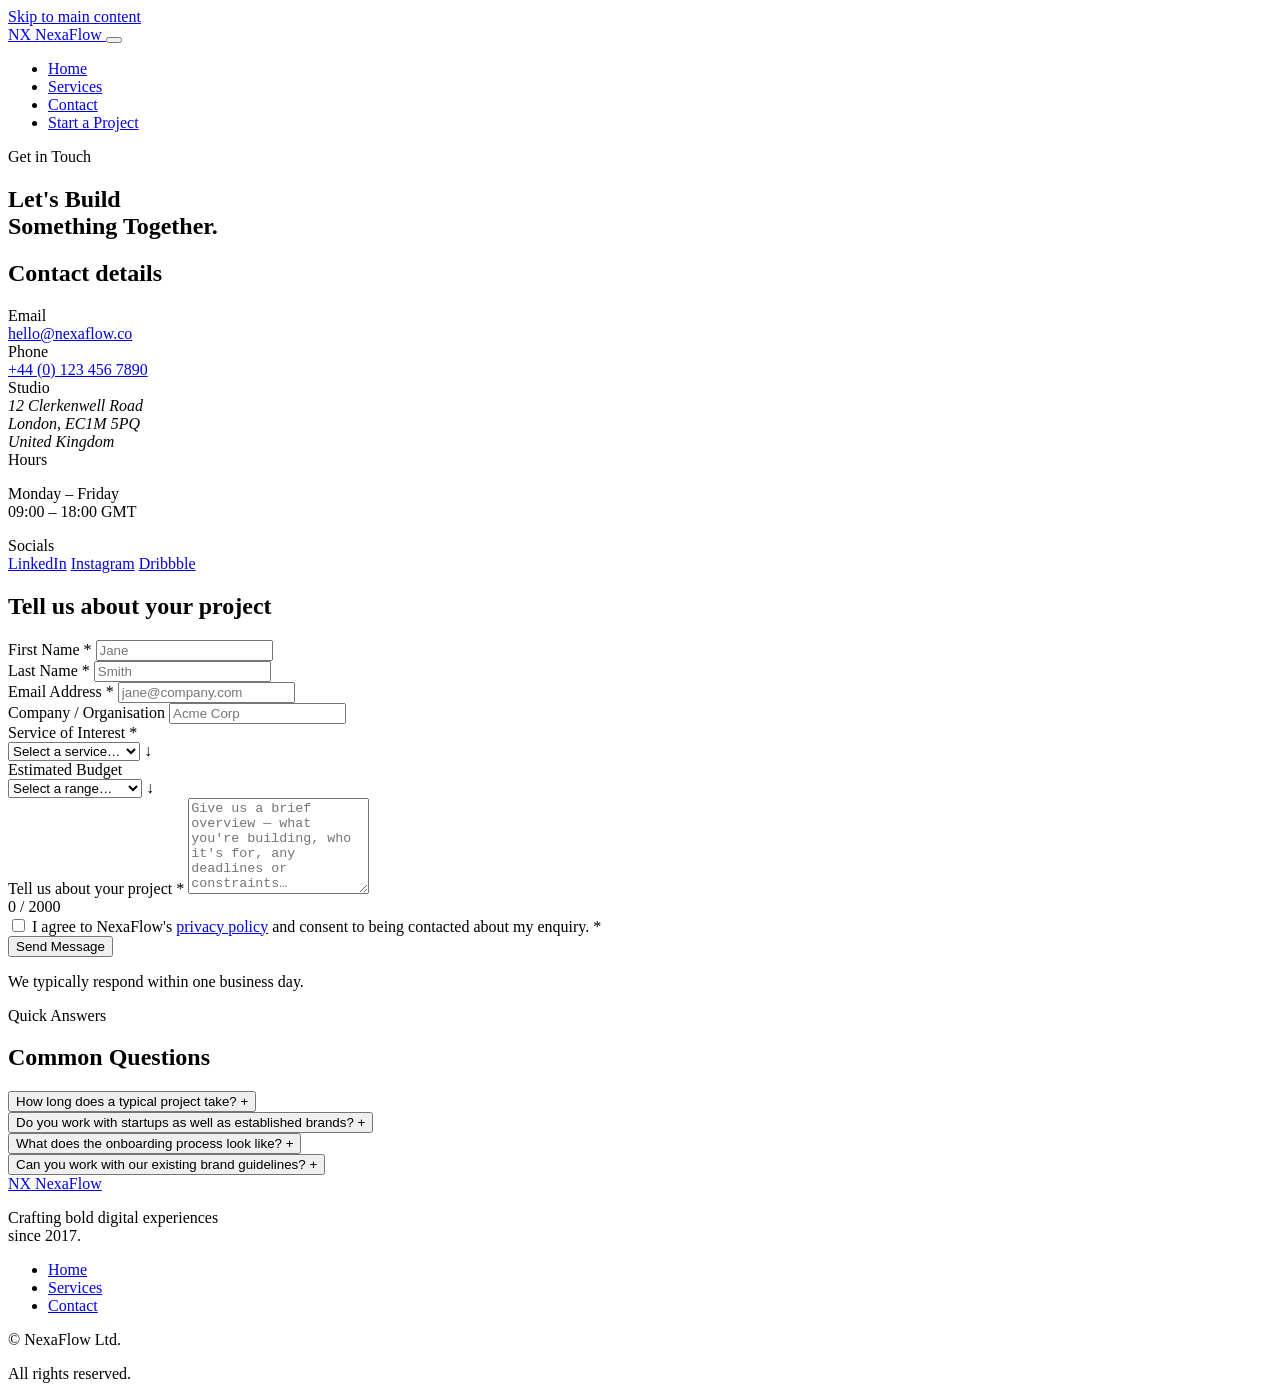
==== contact.html @ 6fecbb99 "Add files via upload" ====
<!DOCTYPE html>
<html lang="en">
<head>
  <meta charset="UTF-8" />
  <meta name="viewport" content="width=device-width, initial-scale=1.0" />
  <meta name="description" content="Get in touch with NexaFlow — tell us about your project." />
  <title>Contact — NexaFlow</title>
  <link rel="stylesheet" href="css/global.css" />
  <link rel="stylesheet" href="css/contact.css" />
  <link rel="preconnect" href="https://fonts.googleapis.com">
  <link rel="preconnect" href="https://fonts.gstatic.com" crossorigin>
  <link href="https://fonts.googleapis.com/css2?family=Bebas+Neue&family=DM+Serif+Display:ital@0;1&family=IBM+Plex+Mono:wght@400;500&family=Manrope:wght@300;400;500;600&display=swap" rel="stylesheet">
</head>
<body>

  <a href="#main-content" class="skip-link">Skip to main content</a>

  <header class="site-header" id="site-header">
    <nav class="nav container" aria-label="Main navigation">
      <a href="index.html" class="nav__logo" aria-label="NexaFlow home">
        <span class="logo-mark">NX</span>
        <span class="logo-text">NexaFlow</span>
      </a>
      <button class="nav__toggle" id="navToggle" aria-expanded="false" aria-controls="navMenu" aria-label="Toggle navigation menu">
        <span class="hamburger"></span>
        <span class="hamburger"></span>
        <span class="hamburger"></span>
      </button>
      <ul class="nav__menu" id="navMenu" role="list">
        <li><a href="index.html" class="nav__link">Home</a></li>
        <li><a href="services.html" class="nav__link">Services</a></li>
        <li><a href="contact.html" class="nav__link active" aria-current="page">Contact</a></li>
        <li><a href="contact.html" class="nav__cta btn btn--outline">Start a Project</a></li>
      </ul>
    </nav>
  </header>

  <main id="main-content">

    <!-- ===== PAGE HERO ===== -->
    <section class="page-hero section" aria-labelledby="contact-hero-heading">
      <div class="hero__noise" aria-hidden="true"></div>
      <div class="container page-hero__inner">
        <div class="mono page-hero__label">Get in Touch</div>
        <h1 class="page-hero__heading" id="contact-hero-heading">
          <span class="reveal-up" style="--delay:0.1s">Let's Build</span><br>
          <span class="reveal-up italic" style="--delay:0.25s">Something Together.</span>
        </h1>
      </div>
    </section>

    <!-- ===== CONTACT LAYOUT ===== -->
    <section class="contact-section section" aria-labelledby="contact-form-heading">
      <div class="container contact-layout">

        <!-- SIDEBAR INFO -->
        <aside class="contact-info" aria-label="Contact information">
          <h2 class="sr-only" id="contact-info-heading">Contact details</h2>

          <div class="info-block">
            <div class="mono info-block__label">Email</div>
            <a href="mailto:hello@nexaflow.co" class="info-block__value">hello@nexaflow.co</a>
          </div>

          <div class="info-block">
            <div class="mono info-block__label">Phone</div>
            <a href="tel:+441234567890" class="info-block__value">+44 (0) 123 456 7890</a>
          </div>

          <div class="info-block">
            <div class="mono info-block__label">Studio</div>
            <address class="info-block__value">
              12 Clerkenwell Road<br>
              London, EC1M 5PQ<br>
              United Kingdom
            </address>
          </div>

          <div class="info-block">
            <div class="mono info-block__label">Hours</div>
            <p class="info-block__value">Monday – Friday<br>09:00 – 18:00 GMT</p>
          </div>

          <div class="info-block">
            <div class="mono info-block__label">Socials</div>
            <div class="social-links">
              <a href="#" class="social-link" aria-label="NexaFlow on LinkedIn" rel="noopener noreferrer">LinkedIn</a>
              <a href="#" class="social-link" aria-label="NexaFlow on Instagram" rel="noopener noreferrer">Instagram</a>
              <a href="#" class="social-link" aria-label="NexaFlow on Dribbble" rel="noopener noreferrer">Dribbble</a>
            </div>
          </div>

          <!-- Saved drafts notice -->
          <div class="draft-notice" id="draftNotice" hidden aria-live="polite">
            <span class="mono">✓</span> Your draft has been saved.
          </div>
        </aside>

        <!-- FORM -->
        <div class="contact-form-wrap">
          <h2 class="contact-form-wrap__heading" id="contact-form-heading">Tell us about your project</h2>

          <!-- Success message (hidden by default) -->
          <div class="form-success" id="formSuccess" role="alert" aria-live="polite" hidden>
            <div class="form-success__icon" aria-hidden="true">✓</div>
            <h3>Message sent!</h3>
            <p>Thank you for reaching out. We'll get back to you within one business day.</p>
            <button class="btn btn--outline" id="sendAnother">Send another message</button>
          </div>

          <form class="contact-form" id="contactForm" novalidate aria-label="Project enquiry form">
            <div class="form-row">
              <div class="form-group">
                <label for="firstName">First Name <span class="required" aria-label="required">*</span></label>
                <input
                  type="text"
                  id="firstName"
                  name="firstName"
                  autocomplete="given-name"
                  required
                  aria-required="true"
                  aria-describedby="firstName-error"
                  placeholder="Jane"
                />
                <span class="form-error" id="firstName-error" role="alert" aria-live="polite"></span>
              </div>
              <div class="form-group">
                <label for="lastName">Last Name <span class="required" aria-label="required">*</span></label>
                <input
                  type="text"
                  id="lastName"
                  name="lastName"
                  autocomplete="family-name"
                  required
                  aria-required="true"
                  aria-describedby="lastName-error"
                  placeholder="Smith"
                />
                <span class="form-error" id="lastName-error" role="alert" aria-live="polite"></span>
              </div>
            </div>

            <div class="form-group">
              <label for="email">Email Address <span class="required" aria-label="required">*</span></label>
              <input
                type="email"
                id="email"
                name="email"
                autocomplete="email"
                required
                aria-required="true"
                aria-describedby="email-error"
                placeholder="jane@company.com"
              />
              <span class="form-error" id="email-error" role="alert" aria-live="polite"></span>
            </div>

            <div class="form-group">
              <label for="company">Company / Organisation</label>
              <input
                type="text"
                id="company"
                name="company"
                autocomplete="organization"
                placeholder="Acme Corp"
              />
            </div>

            <div class="form-group">
              <label for="service">Service of Interest <span class="required" aria-label="required">*</span></label>
              <div class="select-wrap">
                <select
                  id="service"
                  name="service"
                  required
                  aria-required="true"
                  aria-describedby="service-error"
                >
                  <option value="" disabled selected>Select a service…</option>
                  <option value="brand-identity">Brand Identity</option>
                  <option value="ux-web-design">UX & Web Design</option>
                  <option value="motion-design">Motion Design</option>
                  <option value="web-development">Web Development</option>
                  <option value="digital-products">Digital Products</option>
                  <option value="digital-strategy">Digital Strategy</option>
                  <option value="not-sure">Not sure yet</option>
                </select>
                <span class="select-arrow" aria-hidden="true">↓</span>
              </div>
              <span class="form-error" id="service-error" role="alert" aria-live="polite"></span>
            </div>

            <div class="form-group">
              <label for="budget">Estimated Budget</label>
              <div class="select-wrap">
                <select id="budget" name="budget">
                  <option value="" disabled selected>Select a range…</option>
                  <option value="under-5k">Under £5,000</option>
                  <option value="5k-15k">£5,000 – £15,000</option>
                  <option value="15k-30k">£15,000 – £30,000</option>
                  <option value="30k-plus">£30,000+</option>
                  <option value="unknown">Unsure</option>
                </select>
                <span class="select-arrow" aria-hidden="true">↓</span>
              </div>
            </div>

            <div class="form-group">
              <label for="message">Tell us about your project <span class="required" aria-label="required">*</span></label>
              <textarea
                id="message"
                name="message"
                rows="6"
                required
                aria-required="true"
                aria-describedby="message-error message-count"
                placeholder="Give us a brief overview — what you're building, who it's for, any deadlines or constraints…"
                maxlength="2000"
              ></textarea>
              <div class="textarea-footer">
                <span class="form-error" id="message-error" role="alert" aria-live="polite"></span>
                <span class="char-count mono" id="message-count" aria-live="polite">0 / 2000</span>
              </div>
            </div>

            <div class="form-group form-group--checkbox">
              <label class="checkbox-label">
                <input
                  type="checkbox"
                  id="consent"
                  name="consent"
                  required
                  aria-required="true"
                  aria-describedby="consent-error"
                />
                <span class="checkbox-custom" aria-hidden="true"></span>
                <span class="checkbox-text">
                  I agree to NexaFlow's <a href="#" class="inline-link">privacy policy</a> and consent to being contacted about my enquiry. <span class="required" aria-label="required">*</span>
                </span>
              </label>
              <span class="form-error" id="consent-error" role="alert" aria-live="polite"></span>
            </div>

            <div class="form-actions">
              <button type="submit" class="btn btn--primary btn--lg btn--submit" id="submitBtn">
                <span class="btn-text">Send Message</span>
                <span class="btn-loader" aria-hidden="true"></span>
              </button>
              <p class="form-note mono">We typically respond within one business day.</p>
            </div>
          </form>
        </div>
      </div>
    </section>

    <!-- ===== FAQ ===== -->
    <section class="faq section" aria-labelledby="faq-heading">
      <div class="container">
        <div class="section-header">
          <div class="mono section-tag">Quick Answers</div>
          <h2 id="faq-heading">Common Questions</h2>
        </div>
        <div class="faq__list" id="faqList">
          <div class="faq-item">
            <button class="faq-item__q" aria-expanded="false" aria-controls="faq-1">
              How long does a typical project take?
              <span class="faq-icon" aria-hidden="true">+</span>
            </button>
            <div class="faq-item__a" id="faq-1" hidden>
              <p>Timelines vary by scope. A brand identity engagement typically takes 4–6 weeks; a full website with UX research is usually 8–12 weeks. We'll give you a firm estimate after our initial discovery call.</p>
            </div>
          </div>
          <div class="faq-item">
            <button class="faq-item__q" aria-expanded="false" aria-controls="faq-2">
              Do you work with startups as well as established brands?
              <span class="faq-icon" aria-hidden="true">+</span>
            </button>
            <div class="faq-item__a" id="faq-2" hidden>
              <p>Absolutely. About 40% of our clients are early-stage companies building their brand from scratch. We tailor our process and pricing to match your stage of growth.</p>
            </div>
          </div>
          <div class="faq-item">
            <button class="faq-item__q" aria-expanded="false" aria-controls="faq-3">
              What does the onboarding process look like?
              <span class="faq-icon" aria-hidden="true">+</span>
            </button>
            <div class="faq-item__a" id="faq-3" hidden>
              <p>After your enquiry, we'll arrange a 30-minute discovery call to understand your needs. From there we'll prepare a tailored proposal with scope, timeline, and investment. If that fits, we kick off with a full discovery workshop.</p>
            </div>
          </div>
          <div class="faq-item">
            <button class="faq-item__q" aria-expanded="false" aria-controls="faq-4">
              Can you work with our existing brand guidelines?
              <span class="faq-icon" aria-hidden="true">+</span>
            </button>
            <div class="faq-item__a" id="faq-4" hidden>
              <p>Yes — we regularly join projects mid-flight. We'll begin with a brand audit to understand the existing system before making any recommendations.</p>
            </div>
          </div>
        </div>
      </div>
    </section>

  </main>

  <footer class="site-footer" role="contentinfo">
    <div class="container footer__inner">
      <div class="footer__brand">
        <a href="index.html" class="nav__logo" aria-label="NexaFlow home">
          <span class="logo-mark">NX</span>
          <span class="logo-text">NexaFlow</span>
        </a>
        <p>Crafting bold digital experiences<br>since 2017.</p>
      </div>
      <nav class="footer__nav" aria-label="Footer navigation">
        <ul role="list">
          <li><a href="index.html">Home</a></li>
          <li><a href="services.html">Services</a></li>
          <li><a href="contact.html">Contact</a></li>
        </ul>
      </nav>
      <div class="footer__meta mono">
        <p>© <span id="footerYear"></span> NexaFlow Ltd.</p>
        <p>All rights reserved.</p>
      </div>
    </div>
  </footer>

  <script type="module" src="js/nav.js"></script>
  <script type="module" src="js/contact.js"></script>
  <script type="module" src="js/utils.js"></script>
</body>
</html>
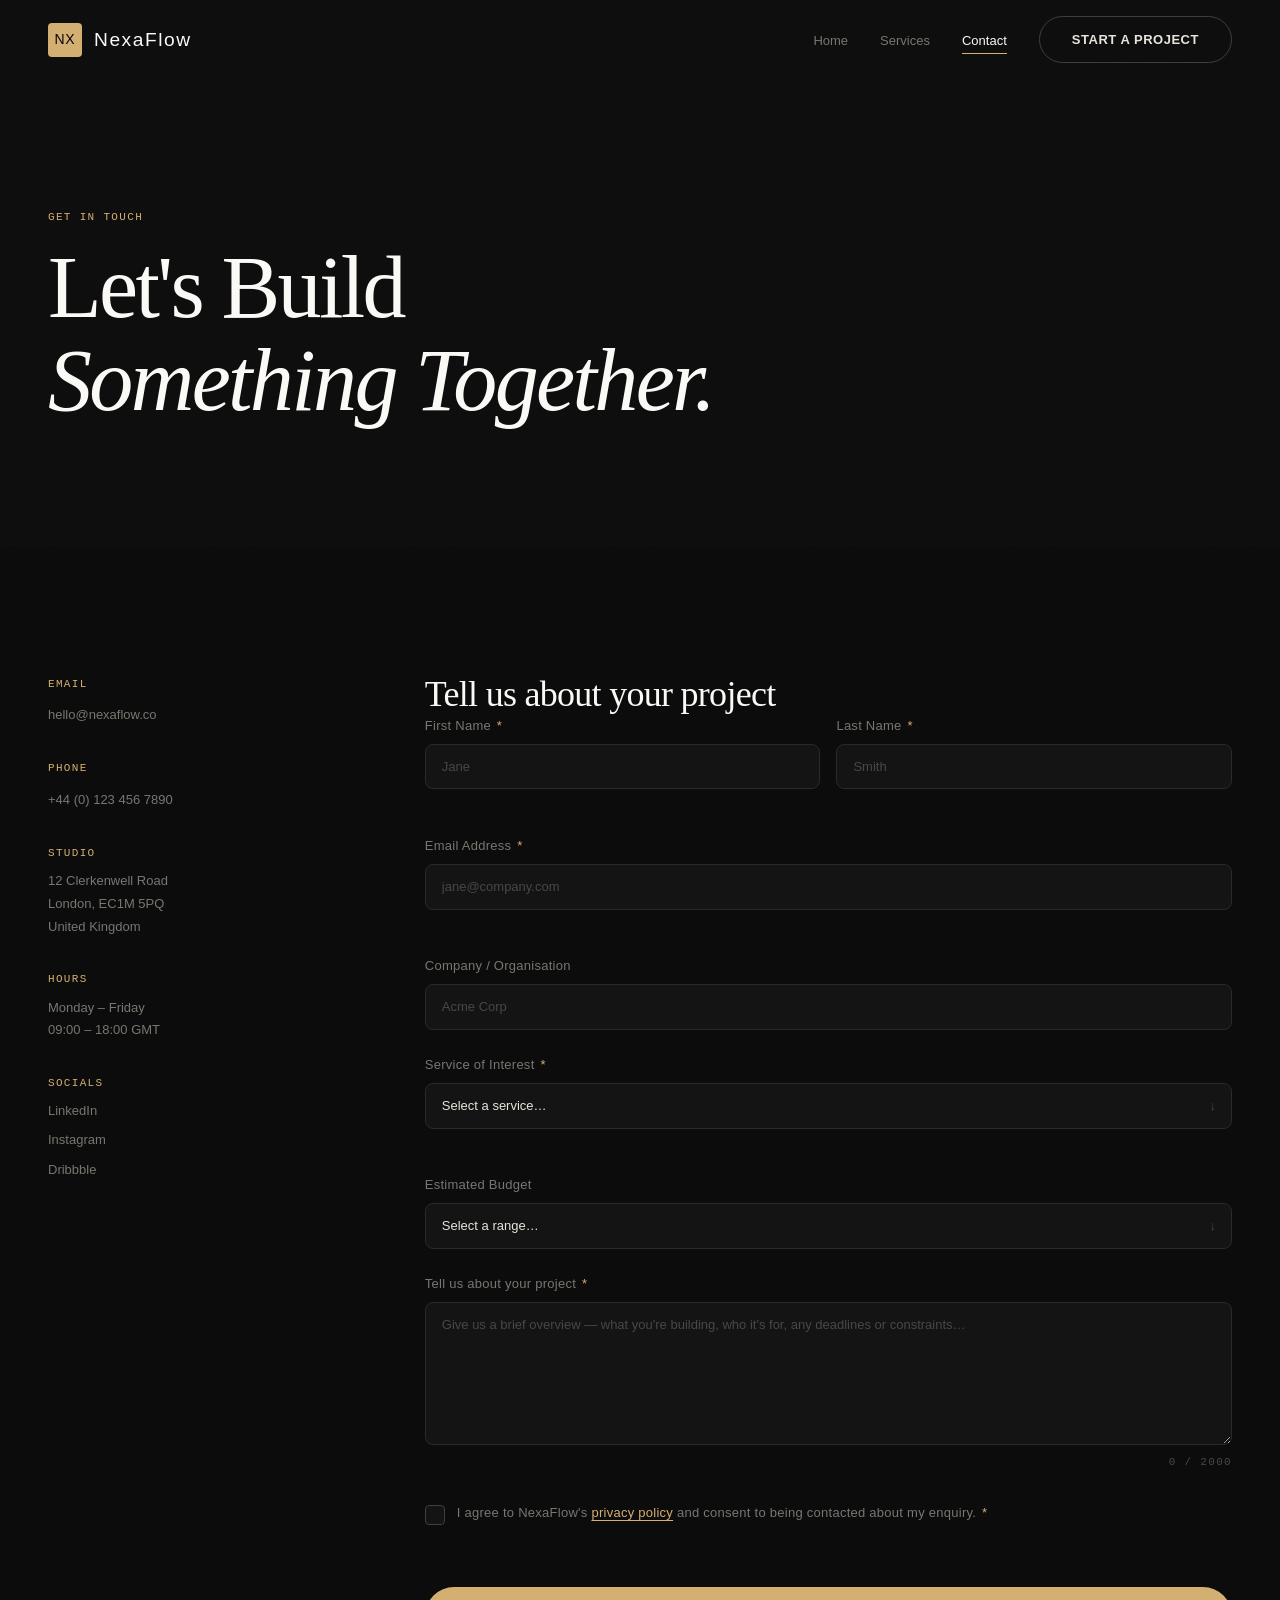
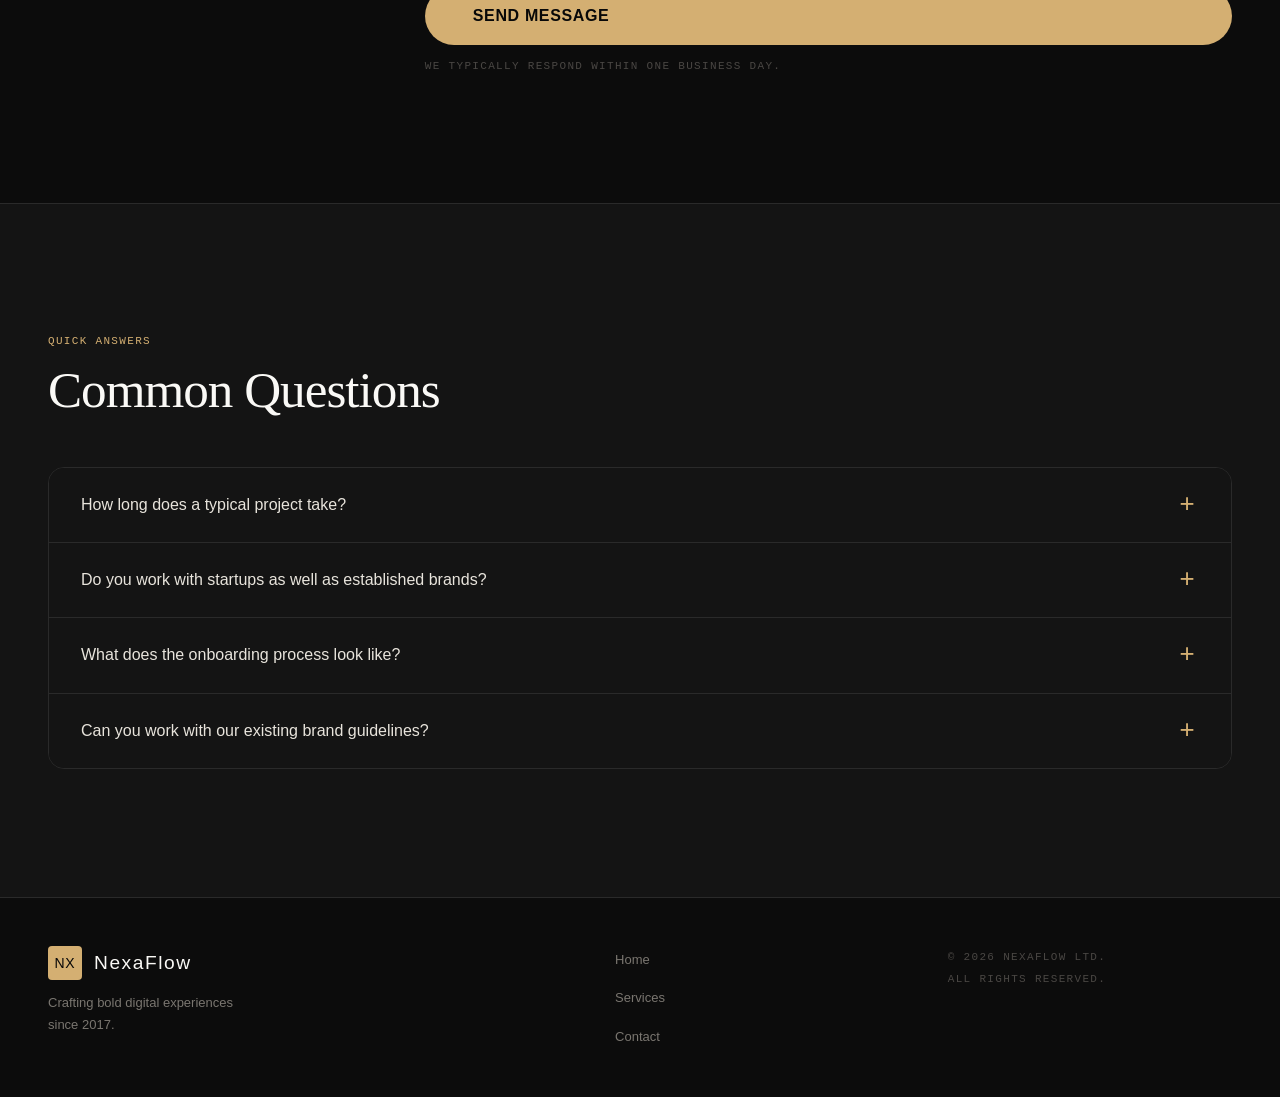
==== commit 33303f52: "Add files via upload" ====
--- a/contact.html
+++ b/contact.html
@@ -5,15 +5,1005 @@
   <meta name="viewport" content="width=device-width, initial-scale=1.0" />
   <meta name="description" content="Get in touch with NexaFlow — tell us about your project." />
   <title>Contact — NexaFlow</title>
-  <link rel="stylesheet" href="css/global.css" />
-  <link rel="stylesheet" href="css/contact.css" />
   <link rel="preconnect" href="https://fonts.googleapis.com">
   <link rel="preconnect" href="https://fonts.gstatic.com" crossorigin>
   <link href="https://fonts.googleapis.com/css2?family=Bebas+Neue&family=DM+Serif+Display:ital@0;1&family=IBM+Plex+Mono:wght@400;500&family=Manrope:wght@300;400;500;600&display=swap" rel="stylesheet">
+  <style>
+/* ============================================================
+   NEXAFLOW — global.css
+   Design tokens, reset, typography, layout utilities,
+   navigation, footer, buttons, shared components
+   ============================================================ */
+
+/* ── 1. DESIGN TOKENS ───────────────────────────────────── */
+:root {
+  /* Palette */
+  --clr-bg:          #0c0c0c;
+  --clr-bg-2:        #141414;
+  --clr-bg-3:        #1c1c1c;
+  --clr-surface:     #1e1e1e;
+  --clr-border:      #2a2a2a;
+  --clr-border-hi:   #3f3f3f;
+
+  --clr-text:        #e8e4dc;
+  --clr-text-muted:  #7a7670;
+  --clr-text-dim:    #4a4744;
+
+  --clr-accent:      #d4af72;       /* warm gold */
+  --clr-accent-dim:  rgba(212,175,114,0.15);
+  --clr-accent-2:    #e8d5a3;
+
+  --clr-white:       #faf9f6;
+  --clr-black:       #080808;
+
+  /* Typography */
+  --ff-display:  'Bebas Neue', 'Impact', sans-serif;
+  --ff-serif:    'DM Serif Display', Georgia, serif;
+  --ff-body:     'Manrope', 'Helvetica Neue', Arial, sans-serif;
+  --ff-mono:     'IBM Plex Mono', 'Courier New', monospace;
+
+  /* Type scale */
+  --fs-xs:   0.6875rem;   /* 11px */
+  --fs-sm:   0.8125rem;   /* 13px */
+  --fs-base: 1rem;        /* 16px */
+  --fs-md:   1.125rem;    /* 18px */
+  --fs-lg:   1.3125rem;   /* 21px */
+  --fs-xl:   1.625rem;    /* 26px */
+  --fs-2xl:  2.25rem;     /* 36px */
+  --fs-3xl:  3.5rem;      /* 56px */
+  --fs-4xl:  5.5rem;      /* 88px */
+  --fs-5xl:  8rem;        /* 128px */
+
+  /* Spacing */
+  --sp-1:  0.25rem;
+  --sp-2:  0.5rem;
+  --sp-3:  0.75rem;
+  --sp-4:  1rem;
+  --sp-6:  1.5rem;
+  --sp-8:  2rem;
+  --sp-12: 3rem;
+  --sp-16: 4rem;
+  --sp-20: 5rem;
+  --sp-24: 6rem;
+  --sp-32: 8rem;
+
+  /* Layout */
+  --max-w:      1280px;
+  --gutter:     clamp(1.25rem, 5vw, 3rem);
+
+  /* Motion */
+  --ease-out:   cubic-bezier(0.16, 1, 0.3, 1);
+  --ease-in:    cubic-bezier(0.7, 0, 0.84, 0);
+  --dur-fast:   150ms;
+  --dur-med:    300ms;
+  --dur-slow:   600ms;
+
+  /* Radius */
+  --r-sm:  4px;
+  --r-md:  8px;
+  --r-lg:  16px;
+  --r-xl:  24px;
+  --r-full: 9999px;
+}
+
+/* ── 2. RESET ────────────────────────────────────────────── */
+*,
+*::before,
+*::after { box-sizing: border-box; margin: 0; padding: 0; }
+
+html {
+  scroll-behavior: smooth;
+  -webkit-text-size-adjust: 100%;
+}
+
+body {
+  background-color: var(--clr-bg);
+  color: var(--clr-text);
+  font-family: var(--ff-body);
+  font-size: var(--fs-base);
+  font-weight: 400;
+  line-height: 1.65;
+  -webkit-font-smoothing: antialiased;
+  -moz-osx-font-smoothing: grayscale;
+  overflow-x: hidden;
+}
+
+img, svg { display: block; max-width: 100%; }
+a { color: inherit; text-decoration: none; }
+button { font: inherit; cursor: pointer; border: none; background: none; }
+ul, ol { list-style: none; }
+address { font-style: normal; }
+input, select, textarea { font: inherit; }
+
+/* ── 3. ACCESSIBILITY ────────────────────────────────────── */
+.skip-link {
+  position: absolute;
+  top: -100%;
+  left: var(--sp-4);
+  background: var(--clr-accent);
+  color: var(--clr-black);
+  padding: var(--sp-2) var(--sp-6);
+  border-radius: var(--r-md);
+  font-weight: 600;
+  font-size: var(--fs-sm);
+  z-index: 9999;
+  transition: top var(--dur-fast);
+}
+.skip-link:focus { top: var(--sp-4); }
+
+.sr-only {
+  position: absolute;
+  width: 1px; height: 1px;
+  padding: 0; margin: -1px;
+  overflow: hidden;
+  clip: rect(0,0,0,0);
+  white-space: nowrap;
+  border: 0;
+}
+
+:focus-visible {
+  outline: 2px solid var(--clr-accent);
+  outline-offset: 3px;
+  border-radius: var(--r-sm);
+}
+
+/* Reduced motion */
+@media (prefers-reduced-motion: reduce) {
+  *, *::before, *::after {
+    animation-duration: 0.01ms !important;
+    animation-iteration-count: 1 !important;
+    transition-duration: 0.01ms !important;
+    scroll-behavior: auto !important;
+  }
+}
+
+/* ── 4. TYPOGRAPHY ───────────────────────────────────────── */
+h1, h2, h3, h4, h5 {
+  font-family: var(--ff-serif);
+  font-weight: 400;
+  line-height: 1.1;
+  letter-spacing: -0.02em;
+  color: var(--clr-white);
+}
+
+.mono {
+  font-family: var(--ff-mono);
+  font-size: var(--fs-xs);
+  letter-spacing: 0.12em;
+  text-transform: uppercase;
+  color: var(--clr-text-muted);
+}
+
+.italic { font-style: italic; }
+
+p { max-width: 62ch; }
+
+/* ── 5. LAYOUT ───────────────────────────────────────────── */
+.container {
+  width: 100%;
+  max-width: var(--max-w);
+  margin-inline: auto;
+  padding-inline: var(--gutter);
+}
+
+.section {
+  padding-block: clamp(var(--sp-16), 10vw, var(--sp-32));
+}
+
+/* ── 6. BUTTONS ──────────────────────────────────────────── */
+.btn {
+  display: inline-flex;
+  align-items: center;
+  gap: var(--sp-2);
+  padding: var(--sp-3) var(--sp-8);
+  border-radius: var(--r-full);
+  font-family: var(--ff-body);
+  font-size: var(--fs-sm);
+  font-weight: 600;
+  letter-spacing: 0.04em;
+  text-transform: uppercase;
+  transition: all var(--dur-med) var(--ease-out);
+  white-space: nowrap;
+  position: relative;
+  overflow: hidden;
+}
+
+.btn::after {
+  content: '';
+  position: absolute;
+  inset: 0;
+  opacity: 0;
+  transition: opacity var(--dur-med);
+}
+
+.btn--primary {
+  background: var(--clr-accent);
+  color: var(--clr-black);
+}
+.btn--primary:hover,
+.btn--primary:focus-visible {
+  background: var(--clr-accent-2);
+  transform: translateY(-2px);
+  box-shadow: 0 8px 24px rgba(212,175,114,0.3);
+}
+
+.btn--outline {
+  border: 1.5px solid var(--clr-border-hi);
+  color: var(--clr-text);
+}
+.btn--outline:hover,
+.btn--outline:focus-visible {
+  border-color: var(--clr-accent);
+  color: var(--clr-accent);
+  transform: translateY(-2px);
+}
+
+.btn--ghost {
+  color: var(--clr-text-muted);
+  padding-inline: var(--sp-4);
+}
+.btn--ghost:hover,
+.btn--ghost:focus-visible {
+  color: var(--clr-text);
+}
+
+.btn--lg {
+  padding: var(--sp-4) var(--sp-12);
+  font-size: var(--fs-base);
+}
+
+.btn--full { width: 100%; justify-content: center; }
+
+/* ── 7. NAVIGATION ───────────────────────────────────────── */
+.site-header {
+  position: fixed;
+  top: 0; left: 0; right: 0;
+  z-index: 1000;
+  padding-block: var(--sp-4);
+  transition: background var(--dur-slow), backdrop-filter var(--dur-slow), padding var(--dur-med);
+}
+
+.site-header.scrolled {
+  background: rgba(12,12,12,0.9);
+  backdrop-filter: blur(12px);
+  -webkit-backdrop-filter: blur(12px);
+  padding-block: var(--sp-3);
+  border-bottom: 1px solid var(--clr-border);
+}
+
+.nav {
+  display: flex;
+  align-items: center;
+  justify-content: space-between;
+  gap: var(--sp-8);
+}
+
+.nav__logo {
+  display: flex;
+  align-items: center;
+  gap: var(--sp-3);
+  flex-shrink: 0;
+}
+
+.logo-mark {
+  display: inline-flex;
+  align-items: center;
+  justify-content: center;
+  width: 34px; height: 34px;
+  background: var(--clr-accent);
+  color: var(--clr-black);
+  font-family: var(--ff-display);
+  font-size: 14px;
+  letter-spacing: 0.05em;
+  border-radius: var(--r-sm);
+  flex-shrink: 0;
+}
+
+.logo-text {
+  font-family: var(--ff-display);
+  font-size: 1.2rem;
+  letter-spacing: 0.08em;
+  color: var(--clr-white);
+}
+
+.nav__menu {
+  display: flex;
+  align-items: center;
+  gap: var(--sp-8);
+}
+
+.nav__link {
+  font-size: var(--fs-sm);
+  font-weight: 500;
+  color: var(--clr-text-muted);
+  transition: color var(--dur-fast);
+  position: relative;
+  padding-block: var(--sp-1);
+}
+
+.nav__link::after {
+  content: '';
+  position: absolute;
+  bottom: -2px; left: 0;
+  width: 0; height: 1px;
+  background: var(--clr-accent);
+  transition: width var(--dur-med) var(--ease-out);
+}
+
+.nav__link:hover,
+.nav__link:focus-visible { color: var(--clr-text); }
+.nav__link:hover::after,
+.nav__link.active::after { width: 100%; }
+.nav__link.active { color: var(--clr-white); }
+
+.nav__toggle {
+  display: none;
+  flex-direction: column;
+  gap: 5px;
+  padding: var(--sp-2);
+  width: 36px; height: 36px;
+  align-items: center;
+  justify-content: center;
+}
+
+.hamburger {
+  display: block;
+  width: 22px; height: 2px;
+  background: var(--clr-text);
+  border-radius: var(--r-full);
+  transition: transform var(--dur-med) var(--ease-out), opacity var(--dur-med);
+}
+
+/* Mobile nav */
+@media (max-width: 768px) {
+  .nav__toggle { display: flex; }
+
+  .nav__menu {
+    position: fixed;
+    inset: 0;
+    background: var(--clr-bg);
+    flex-direction: column;
+    justify-content: center;
+    align-items: center;
+    gap: var(--sp-8);
+    font-size: var(--fs-xl);
+    transform: translateX(100%);
+    transition: transform var(--dur-slow) var(--ease-out);
+    z-index: 999;
+  }
+
+  .nav__menu.open {
+    transform: translateX(0);
+  }
+
+  .nav__link {
+    font-size: var(--fs-lg);
+    color: var(--clr-text);
+  }
+
+  .nav__cta { display: none; }
+
+  .nav__toggle[aria-expanded="true"] .hamburger:nth-child(1) {
+    transform: translateY(7px) rotate(45deg);
+  }
+  .nav__toggle[aria-expanded="true"] .hamburger:nth-child(2) {
+    opacity: 0;
+  }
+  .nav__toggle[aria-expanded="true"] .hamburger:nth-child(3) {
+    transform: translateY(-7px) rotate(-45deg);
+  }
+}
+
+/* ── 8. FOOTER ───────────────────────────────────────────── */
+.site-footer {
+  border-top: 1px solid var(--clr-border);
+  padding-block: var(--sp-12);
+  background: var(--clr-bg);
+}
+
+.footer__inner {
+  display: grid;
+  grid-template-columns: 1fr auto 1fr;
+  align-items: start;
+  gap: var(--sp-8);
+}
+
+.footer__brand p {
+  margin-top: var(--sp-3);
+  font-size: var(--fs-sm);
+  color: var(--clr-text-muted);
+  line-height: 1.7;
+}
+
+.footer__nav ul {
+  display: flex;
+  flex-direction: column;
+  gap: var(--sp-3);
+}
+
+.footer__nav a {
+  font-size: var(--fs-sm);
+  color: var(--clr-text-muted);
+  transition: color var(--dur-fast);
+}
+.footer__nav a:hover { color: var(--clr-text); }
+
+.footer__meta {
+  text-align: right;
+  color: var(--clr-text-dim);
+  font-size: var(--fs-xs);
+  line-height: 2;
+}
+
+@media (max-width: 640px) {
+  .footer__inner {
+    grid-template-columns: 1fr;
+    gap: var(--sp-8);
+  }
+  .footer__meta { text-align: left; }
+}
+
+/* ── 9. SHARED SECTION STYLES ────────────────────────────── */
+.section-header {
+  margin-bottom: var(--sp-12);
+}
+
+.section-tag {
+  color: var(--clr-accent);
+  margin-bottom: var(--sp-3);
+}
+
+.section-header h2 {
+  font-size: clamp(var(--fs-2xl), 4vw, var(--fs-3xl));
+}
+
+/* ── 10. TAGS ─────────────────────────────────────────────── */
+.tag {
+  display: inline-block;
+  font-size: var(--fs-xs);
+  font-family: var(--ff-mono);
+  letter-spacing: 0.1em;
+  text-transform: uppercase;
+  padding: var(--sp-1) var(--sp-3);
+  border: 1px solid var(--clr-border-hi);
+  border-radius: var(--r-full);
+  color: var(--clr-text-muted);
+}
+
+.tag--category {
+  border-color: var(--clr-accent-dim);
+  color: var(--clr-accent);
+  background: var(--clr-accent-dim);
+}
+
+/* ── 11. LINK ARROW ──────────────────────────────────────── */
+.link-arrow {
+  display: inline-flex;
+  align-items: center;
+  gap: var(--sp-2);
+  font-size: var(--fs-sm);
+  font-weight: 600;
+  color: var(--clr-accent);
+  transition: gap var(--dur-med) var(--ease-out), color var(--dur-fast);
+}
+.link-arrow:hover,
+.link-arrow:focus-visible {
+  gap: var(--sp-3);
+  color: var(--clr-accent-2);
+}
+
+/* ── 12. REVEAL ANIMATIONS ───────────────────────────────── */
+.reveal-up {
+  display: inline-block;
+  opacity: 0;
+  transform: translateY(24px);
+  animation: revealUp var(--dur-slow) var(--ease-out) var(--delay, 0s) forwards;
+}
+
+@keyframes revealUp {
+  to { opacity: 1; transform: translateY(0); }
+}
+
+/* ── 13. HERO NOISE TEXTURE ──────────────────────────────── */
+.hero__noise {
+  position: absolute;
+  inset: 0;
+  pointer-events: none;
+  opacity: 0.025;
+  background-image: url("data:image/svg+xml,%3Csvg viewBox='0 0 200 200' xmlns='http://www.w3.org/2000/svg'%3E%3Cfilter id='noise'%3E%3CfeTurbulence type='fractalNoise' baseFrequency='0.9' numOctaves='4' stitchTiles='stitch'/%3E%3C/filter%3E%3Crect width='100%25' height='100%25' filter='url(%23noise)'/%3E%3C/svg%3E");
+  background-size: 200px 200px;
+}
+
+/* ── 14. PAGE HERO (shared, services + contact) ───────────── */
+.page-hero {
+  position: relative;
+  padding-top: calc(var(--sp-32) + 80px);
+  padding-bottom: var(--sp-24);
+  overflow: hidden;
+}
+
+.page-hero__inner { position: relative; z-index: 1; }
+
+.page-hero__label {
+  color: var(--clr-accent);
+  margin-bottom: var(--sp-4);
+}
+
+.page-hero__heading {
+  font-family: var(--ff-serif);
+  font-size: clamp(var(--fs-3xl), 7vw, var(--fs-4xl));
+  line-height: 1.05;
+  letter-spacing: -0.03em;
+  color: var(--clr-white);
+  margin-bottom: var(--sp-6);
+}
+
+.page-hero__sub {
+  font-size: var(--fs-md);
+  color: var(--clr-text-muted);
+  max-width: 52ch;
+  line-height: 1.7;
+}
+
+/* ── 15. CTA BAND ─────────────────────────────────────────── */
+.cta-band {
+  background: var(--clr-bg-2);
+  border-top: 1px solid var(--clr-border);
+  border-bottom: 1px solid var(--clr-border);
+}
+
+.cta-band__inner {
+  display: flex;
+  align-items: center;
+  justify-content: space-between;
+  gap: var(--sp-8);
+  flex-wrap: wrap;
+}
+
+.cta-band__heading {
+  font-size: clamp(var(--fs-xl), 3.5vw, var(--fs-2xl));
+  line-height: 1.2;
+}
+
+@media (max-width: 640px) {
+  .cta-band__inner { flex-direction: column; align-items: flex-start; }
+}
+
+/* ── 16. HIDE HELPERS ─────────────────────────────────────── */
+.hide-sm { display: none; }
+@media (min-width: 640px) { .hide-sm { display: inline; } }
+
+/* ── 17. SCROLL PROGRESS BAR ─────────────────────────────── */
+#scrollProgress {
+  position: fixed;
+  top: 0; left: 0;
+  height: 2px;
+  width: 0%;
+  background: var(--clr-accent);
+  z-index: 9999;
+  transition: width 100ms linear;
+}
+
+/* ============================================================
+   NEXAFLOW — contact.css
+   Styles specific to contact.html
+   ============================================================ */
+
+/* ── LAYOUT ────────────────────────────────────────────────── */
+.contact-section {
+  background: var(--clr-bg);
+}
+
+.contact-layout {
+  display: grid;
+  grid-template-columns: 300px 1fr;
+  gap: clamp(var(--sp-12), 6vw, var(--sp-24));
+  align-items: start;
+}
+
+@media (max-width: 860px) {
+  .contact-layout {
+    grid-template-columns: 1fr;
+  }
+}
+
+/* ── CONTACT INFO SIDEBAR ──────────────────────────────────── */
+.contact-info {
+  position: sticky;
+  top: 100px;
+  display: flex;
+  flex-direction: column;
+  gap: var(--sp-8);
+}
+
+.info-block__label {
+  color: var(--clr-accent);
+  margin-bottom: var(--sp-2);
+  font-size: var(--fs-xs);
+}
+
+.info-block__value {
+  font-size: var(--fs-sm);
+  color: var(--clr-text-muted);
+  line-height: 1.75;
+  transition: color var(--dur-fast);
+}
+
+a.info-block__value:hover { color: var(--clr-text); }
+
+.social-links {
+  display: flex;
+  flex-direction: column;
+  gap: var(--sp-2);
+}
+
+.social-link {
+  font-size: var(--fs-sm);
+  color: var(--clr-text-muted);
+  display: inline-flex;
+  align-items: center;
+  gap: var(--sp-2);
+  transition: color var(--dur-fast), gap var(--dur-med);
+}
+
+.social-link::after {
+  content: '↗';
+  font-size: var(--fs-xs);
+  opacity: 0;
+  transition: opacity var(--dur-med);
+}
+
+.social-link:hover {
+  color: var(--clr-text);
+  gap: var(--sp-3);
+}
+
+.social-link:hover::after { opacity: 1; }
+
+.draft-notice {
+  display: flex;
+  align-items: center;
+  gap: var(--sp-2);
+  font-size: var(--fs-xs);
+  color: var(--clr-accent);
+  padding: var(--sp-3) var(--sp-4);
+  border: 1px solid var(--clr-accent-dim);
+  border-radius: var(--r-md);
+  background: var(--clr-accent-dim);
+}
+
+.draft-notice[hidden] { display: none; }
+
+/* ── FORM CONTAINER ────────────────────────────────────────── */
+.contact-form-wrap__heading {
+  font-size: clamp(var(--fs-xl), 3vw, var(--fs-2xl));
+  margin-bottom: var(--sp-10);
+  letter-spacing: -0.02em;
+}
+
+/* ── FORM BASE ─────────────────────────────────────────────── */
+.contact-form {
+  display: flex;
+  flex-direction: column;
+  gap: var(--sp-6);
+}
+
+.form-row {
+  display: grid;
+  grid-template-columns: 1fr 1fr;
+  gap: var(--sp-4);
+}
+
+@media (max-width: 500px) {
+  .form-row { grid-template-columns: 1fr; }
+}
+
+.form-group {
+  display: flex;
+  flex-direction: column;
+  gap: var(--sp-2);
+}
+
+label {
+  font-size: var(--fs-sm);
+  font-weight: 500;
+  color: var(--clr-text-muted);
+  letter-spacing: 0.02em;
+}
+
+.required {
+  color: var(--clr-accent);
+  margin-left: 2px;
+}
+
+/* Input styles */
+input[type="text"],
+input[type="email"],
+select,
+textarea {
+  background: var(--clr-bg-2);
+  border: 1.5px solid var(--clr-border);
+  border-radius: var(--r-md);
+  padding: var(--sp-3) var(--sp-4);
+  color: var(--clr-text);
+  font-size: var(--fs-sm);
+  line-height: 1.5;
+  transition: border-color var(--dur-med), box-shadow var(--dur-med);
+  width: 100%;
+  -webkit-appearance: none;
+  appearance: none;
+}
+
+input::placeholder,
+textarea::placeholder { color: var(--clr-text-dim); }
+
+input:focus,
+select:focus,
+textarea:focus {
+  outline: none;
+  border-color: var(--clr-accent);
+  box-shadow: 0 0 0 3px rgba(212,175,114,0.12);
+}
+
+/* Validation states */
+input.is-error,
+select.is-error,
+textarea.is-error {
+  border-color: #c0392b;
+  box-shadow: 0 0 0 3px rgba(192,57,43,0.15);
+}
+
+input.is-valid,
+select.is-valid,
+textarea.is-valid {
+  border-color: #27ae60;
+}
+
+.form-error {
+  font-size: var(--fs-xs);
+  font-family: var(--ff-mono);
+  color: #e74c3c;
+  min-height: 1.2em;
+  display: block;
+}
+
+/* Select wrapper */
+.select-wrap {
+  position: relative;
+}
+
+.select-wrap select { padding-right: var(--sp-10); cursor: pointer; }
+
+.select-arrow {
+  position: absolute;
+  right: var(--sp-4);
+  top: 50%;
+  transform: translateY(-50%);
+  color: var(--clr-text-dim);
+  pointer-events: none;
+  font-size: var(--fs-sm);
+}
+
+/* Textarea */
+textarea { resize: vertical; min-height: 120px; }
+
+.textarea-footer {
+  display: flex;
+  justify-content: space-between;
+  align-items: flex-start;
+}
+
+.char-count {
+  font-size: var(--fs-xs);
+  color: var(--clr-text-dim);
+  flex-shrink: 0;
+  margin-left: var(--sp-4);
+}
+
+/* Checkbox */
+.form-group--checkbox { margin-top: var(--sp-2); }
+
+.checkbox-label {
+  display: flex;
+  align-items: flex-start;
+  gap: var(--sp-3);
+  cursor: pointer;
+}
+
+.checkbox-label input[type="checkbox"] {
+  position: absolute;
+  opacity: 0;
+  width: 0;
+  height: 0;
+}
+
+.checkbox-custom {
+  width: 20px; height: 20px;
+  border: 1.5px solid var(--clr-border-hi);
+  border-radius: var(--r-sm);
+  background: var(--clr-bg-2);
+  flex-shrink: 0;
+  margin-top: 2px;
+  transition: all var(--dur-med);
+  display: flex;
+  align-items: center;
+  justify-content: center;
+}
+
+.checkbox-label input:checked + .checkbox-custom {
+  background: var(--clr-accent);
+  border-color: var(--clr-accent);
+}
+
+.checkbox-label input:checked + .checkbox-custom::after {
+  content: '✓';
+  font-size: 12px;
+  color: var(--clr-black);
+  font-weight: 700;
+}
+
+.checkbox-label input:focus-visible + .checkbox-custom {
+  outline: 2px solid var(--clr-accent);
+  outline-offset: 2px;
+}
+
+.checkbox-text {
+  font-size: var(--fs-sm);
+  color: var(--clr-text-muted);
+  line-height: 1.6;
+}
+
+.inline-link {
+  color: var(--clr-accent);
+  text-decoration: underline;
+  text-underline-offset: 3px;
+}
+
+/* Submit button */
+.form-actions {
+  display: flex;
+  flex-direction: column;
+  gap: var(--sp-3);
+  margin-top: var(--sp-4);
+}
+
+.form-note { color: var(--clr-text-dim); }
+
+.btn--submit {
+  position: relative;
+}
+
+.btn-loader {
+  display: none;
+  width: 16px; height: 16px;
+  border: 2px solid rgba(0,0,0,0.3);
+  border-top-color: var(--clr-black);
+  border-radius: 50%;
+  animation: spin 0.6s linear infinite;
+}
+
+.btn--submit.loading .btn-text { display: none; }
+.btn--submit.loading .btn-loader { display: block; }
+
+@keyframes spin { to { transform: rotate(360deg); } }
+
+/* ── SUCCESS MESSAGE ───────────────────────────────────────── */
+.form-success {
+  display: flex;
+  flex-direction: column;
+  align-items: center;
+  justify-content: center;
+  text-align: center;
+  gap: var(--sp-4);
+  padding: var(--sp-16) var(--sp-8);
+  background: var(--clr-bg-2);
+  border: 1px solid var(--clr-border);
+  border-radius: var(--r-lg);
+}
+
+.form-success[hidden] { display: none; }
+
+.form-success__icon {
+  width: 64px; height: 64px;
+  border-radius: 50%;
+  background: rgba(39,174,96,0.15);
+  color: #27ae60;
+  display: flex;
+  align-items: center;
+  justify-content: center;
+  font-size: 1.5rem;
+}
+
+.form-success h3 {
+  font-size: var(--fs-xl);
+}
+
+.form-success p {
+  color: var(--clr-text-muted);
+  font-size: var(--fs-sm);
+  max-width: 36ch;
+}
+
+/* ── FAQ ────────────────────────────────────────────────────── */
+.faq {
+  background: var(--clr-bg-2);
+  border-top: 1px solid var(--clr-border);
+}
+
+.faq__list {
+  display: flex;
+  flex-direction: column;
+  border: 1px solid var(--clr-border);
+  border-radius: var(--r-lg);
+  overflow: hidden;
+}
+
+.faq-item {
+  border-bottom: 1px solid var(--clr-border);
+}
+
+.faq-item:last-child { border-bottom: none; }
+
+.faq-item__q {
+  width: 100%;
+  display: flex;
+  align-items: center;
+  justify-content: space-between;
+  gap: var(--sp-4);
+  padding: var(--sp-6) var(--sp-8);
+  text-align: left;
+  font-size: var(--fs-base);
+  font-weight: 500;
+  color: var(--clr-text);
+  background: var(--clr-bg-2);
+  transition: background var(--dur-fast), color var(--dur-fast);
+}
+
+.faq-item__q:hover,
+.faq-item__q:focus-visible {
+  background: var(--clr-bg-3);
+  color: var(--clr-white);
+}
+
+.faq-icon {
+  font-size: var(--fs-xl);
+  color: var(--clr-accent);
+  flex-shrink: 0;
+  transition: transform var(--dur-med) var(--ease-out);
+  font-family: var(--ff-mono);
+  line-height: 1;
+  width: 24px;
+  text-align: center;
+}
+
+.faq-item__q[aria-expanded="true"] .faq-icon {
+  transform: rotate(45deg);
+}
+
+.faq-item__a {
+  padding: 0 var(--sp-8) var(--sp-6);
+  background: var(--clr-bg-3);
+  animation: faqOpen var(--dur-med) var(--ease-out);
+}
+
+.faq-item__a[hidden] { display: none; }
+
+@keyframes faqOpen {
+  from { opacity: 0; transform: translateY(-8px); }
+  to   { opacity: 1; transform: translateY(0); }
+}
+
+.faq-item__a p {
+  font-size: var(--fs-sm);
+  color: var(--clr-text-muted);
+  line-height: 1.75;
+  max-width: 68ch;
+}
+
+  </style>
 </head>
 <body>
-
-  <a href="#main-content" class="skip-link">Skip to main content</a>
+<a href="#main-content" class="skip-link">Skip to main content</a>
 
   <header class="site-header" id="site-header">
     <nav class="nav container" aria-label="Main navigation">
@@ -325,9 +1315,373 @@
       </div>
     </div>
   </footer>
-
-  <script type="module" src="js/nav.js"></script>
-  <script type="module" src="js/contact.js"></script>
-  <script type="module" src="js/utils.js"></script>
+<script>
+/**
+ * nav.js — Navigation module
+ * Handles: scroll-based header styling, mobile menu toggle,
+ * scroll progress bar, footer year
+ */
+
+// ── Scroll progress bar ──────────────────────────────────────
+const progressBar = document.createElement('div');
+progressBar.id = 'scrollProgress';
+progressBar.setAttribute('role', 'progressbar');
+progressBar.setAttribute('aria-label', 'Page scroll progress');
+document.body.prepend(progressBar);
+
+window.addEventListener('scroll', () => {
+  const scrollTop = document.documentElement.scrollTop;
+  const docHeight = document.documentElement.scrollHeight - window.innerHeight;
+  const pct = docHeight > 0 ? (scrollTop / docHeight) * 100 : 0;
+  progressBar.style.width = `${pct}%`;
+}, { passive: true });
+
+// ── Sticky header ────────────────────────────────────────────
+const header = document.getElementById('site-header');
+if (header) {
+  const observer = new IntersectionObserver(
+    ([entry]) => header.classList.toggle('scrolled', !entry.isIntersecting),
+    { rootMargin: '-80px 0px 0px 0px' }
+  );
+  // Observe a sentinel just below the header
+  const sentinel = document.createElement('div');
+  sentinel.style.cssText = 'position:absolute;top:80px;height:1px;width:1px;pointer-events:none;';
+  document.body.prepend(sentinel);
+  observer.observe(sentinel);
+}
+
+// ── Mobile nav toggle ────────────────────────────────────────
+const toggle = document.getElementById('navToggle');
+const menu   = document.getElementById('navMenu');
+
+if (toggle && menu) {
+  toggle.addEventListener('click', () => {
+    const isOpen = toggle.getAttribute('aria-expanded') === 'true';
+    toggle.setAttribute('aria-expanded', String(!isOpen));
+    menu.classList.toggle('open', !isOpen);
+    // Prevent body scroll when menu open
+    document.body.style.overflow = isOpen ? '' : 'hidden';
+  });
+
+  // Close on link click
+  menu.querySelectorAll('a').forEach(link => {
+    link.addEventListener('click', () => {
+      toggle.setAttribute('aria-expanded', 'false');
+      menu.classList.remove('open');
+      document.body.style.overflow = '';
+    });
+  });
+
+  // Close on Escape
+  document.addEventListener('keydown', (e) => {
+    if (e.key === 'Escape' && menu.classList.contains('open')) {
+      toggle.setAttribute('aria-expanded', 'false');
+      menu.classList.remove('open');
+      document.body.style.overflow = '';
+      toggle.focus();
+    }
+  });
+}
+
+// ── Footer year ──────────────────────────────────────────────
+document.querySelectorAll('#footerYear').forEach(el => {
+  el.textContent = new Date().getFullYear();
+});
+
+/**
+ * contact.js — Contact page interactivity
+ * Features:
+ *  1. Dynamic real-time form validation (DOM manipulation + event listeners)
+ *  2. LocalStorage draft saving (saves form values between visits)
+ *  3. Character counter for textarea
+ *  4. FAQ accordion (DOM manipulation + event listeners)
+ *  5. Form submission simulation with loading state
+ */
+
+// ── FORM FIELDS ───────────────────────────────────────────────
+const form        = document.getElementById('contactForm');
+const successEl   = document.getElementById('formSuccess');
+const sendAgainBtn = document.getElementById('sendAnother');
+const draftNotice = document.getElementById('draftNotice');
+const submitBtn   = document.getElementById('submitBtn');
+
+const DRAFT_KEY   = 'nf_contact_draft';
+
+// Validation rules
+const rules = {
+  firstName: {
+    validate: v => v.trim().length >= 2,
+    message: 'Please enter your first name (at least 2 characters).'
+  },
+  lastName: {
+    validate: v => v.trim().length >= 2,
+    message: 'Please enter your last name (at least 2 characters).'
+  },
+  email: {
+    validate: v => /^[^\s@]+@[^\s@]+\.[^\s@]+$/.test(v.trim()),
+    message: 'Please enter a valid email address.'
+  },
+  service: {
+    validate: v => v !== '',
+    message: 'Please select a service.'
+  },
+  message: {
+    validate: v => v.trim().length >= 20,
+    message: 'Please tell us a bit more (at least 20 characters).'
+  },
+  consent: {
+    validate: (_, el) => el.checked,
+    message: 'You must agree to the privacy policy to continue.'
+  }
+};
+
+// ── VALIDATION HELPERS ────────────────────────────────────────
+function getErrorEl(field) {
+  return document.getElementById(`${field.id}-error`);
+}
+
+function setError(field, message) {
+  field.classList.add('is-error');
+  field.classList.remove('is-valid');
+  field.setAttribute('aria-invalid', 'true');
+  const errEl = getErrorEl(field);
+  if (errEl) errEl.textContent = message;
+}
+
+function setValid(field) {
+  field.classList.remove('is-error');
+  field.classList.add('is-valid');
+  field.setAttribute('aria-invalid', 'false');
+  const errEl = getErrorEl(field);
+  if (errEl) errEl.textContent = '';
+}
+
+function clearState(field) {
+  field.classList.remove('is-error', 'is-valid');
+  field.removeAttribute('aria-invalid');
+  const errEl = getErrorEl(field);
+  if (errEl) errEl.textContent = '';
+}
+
+function validateField(fieldId) {
+  if (!form) return true;
+  const rule = rules[fieldId];
+  if (!rule) return true;
+
+  const field = form.elements[fieldId];
+  if (!field) return true;
+
+  const value = field.value;
+  const valid = rule.validate(value, field);
+
+  if (!valid) {
+    setError(field, rule.message);
+    return false;
+  } else {
+    setValid(field);
+    return true;
+  }
+}
+
+function validateAll() {
+  return Object.keys(rules).map(id => validateField(id)).every(Boolean);
+}
+
+// ── REAL-TIME VALIDATION ──────────────────────────────────────
+if (form) {
+  Object.keys(rules).forEach(fieldId => {
+    const field = form.elements[fieldId];
+    if (!field) return;
+
+    const eventType = field.type === 'checkbox' ? 'change' : 'input';
+
+    // Validate on blur (first time)
+    field.addEventListener('blur', () => validateField(fieldId), { once: false });
+
+    // Validate on input after first blur
+    let hasBlurred = false;
+    field.addEventListener('blur', () => { hasBlurred = true; });
+    field.addEventListener(eventType, () => {
+      if (hasBlurred) validateField(fieldId);
+      saveDraft();
+    });
+  });
+}
+
+// ── CHARACTER COUNTER ─────────────────────────────────────────
+const messageField = document.getElementById('message');
+const charCount    = document.getElementById('message-count');
+
+if (messageField && charCount) {
+  messageField.addEventListener('input', () => {
+    const len = messageField.value.length;
+    const max = parseInt(messageField.getAttribute('maxlength'), 10) || 2000;
+    charCount.textContent = `${len} / ${max}`;
+    charCount.style.color = len > max * 0.9 ? '#e74c3c' : '';
+  });
+}
+
+// ── LOCAL STORAGE: DRAFT SAVING ───────────────────────────────
+const draftFields = ['firstName', 'lastName', 'email', 'company', 'service', 'budget', 'message'];
+
+function saveDraft() {
+  if (!form) return;
+  const draft = {};
+  draftFields.forEach(id => {
+    const el = form.elements[id];
+    if (el) draft[id] = el.value;
+  });
+  localStorage.setItem(DRAFT_KEY, JSON.stringify(draft));
+}
+
+function loadDraft() {
+  if (!form) return;
+  const raw = localStorage.getItem(DRAFT_KEY);
+  if (!raw) return;
+
+  try {
+    const draft = JSON.parse(raw);
+    let hasDraft = false;
+
+    draftFields.forEach(id => {
+      const el = form.elements[id];
+      if (el && draft[id]) {
+        el.value = draft[id];
+        hasDraft = true;
+      }
+    });
+
+    // Update char counter after loading
+    if (messageField && charCount && draft.message) {
+      charCount.textContent = `${draft.message.length} / 2000`;
+    }
+
+    // Show draft notice
+    if (hasDraft && draftNotice) {
+      draftNotice.hidden = false;
+      setTimeout(() => { draftNotice.hidden = true; }, 4000);
+    }
+  } catch (e) {
+    // Silently ignore malformed draft
+    localStorage.removeItem(DRAFT_KEY);
+  }
+}
+
+// Load draft on page load
+if (form) loadDraft();
+
+// ── FORM SUBMISSION ───────────────────────────────────────────
+if (form) {
+  form.addEventListener('submit', async (e) => {
+    e.preventDefault();
+
+    // Validate all fields
+    const valid = validateAll();
+    if (!valid) {
+      // Focus first error
+      const firstError = form.querySelector('.is-error');
+      if (firstError) firstError.focus();
+      return;
+    }
+
+    // Loading state
+    submitBtn.classList.add('loading');
+    submitBtn.disabled = true;
+
+    // Simulate network request (replace with real fetch in production)
+    await new Promise(resolve => setTimeout(resolve, 1500));
+
+    // Clear draft from storage
+    localStorage.removeItem(DRAFT_KEY);
+
+    // Show success
+    form.hidden = true;
+    successEl.hidden = false;
+    successEl.focus();
+
+    submitBtn.classList.remove('loading');
+    submitBtn.disabled = false;
+  });
+}
+
+// Send another message
+if (sendAgainBtn) {
+  sendAgainBtn.addEventListener('click', () => {
+    form.hidden = false;
+    successEl.hidden = true;
+    form.reset();
+    // Clear validation states
+    form.querySelectorAll('input, select, textarea').forEach(el => clearState(el));
+    if (charCount) charCount.textContent = '0 / 2000';
+    const firstInput = form.querySelector('input');
+    if (firstInput) firstInput.focus();
+  });
+}
+
+// ── FAQ ACCORDION ─────────────────────────────────────────────
+const faqItems = document.querySelectorAll('.faq-item');
+
+faqItems.forEach(item => {
+  const btn    = item.querySelector('.faq-item__q');
+  const answer = item.querySelector('.faq-item__a');
+  if (!btn || !answer) return;
+
+  btn.addEventListener('click', () => {
+    const isOpen = btn.getAttribute('aria-expanded') === 'true';
+
+    // Close all others (accordion behaviour)
+    faqItems.forEach(other => {
+      if (other === item) return;
+      const otherBtn    = other.querySelector('.faq-item__q');
+      const otherAnswer = other.querySelector('.faq-item__a');
+      if (otherBtn && otherAnswer) {
+        otherBtn.setAttribute('aria-expanded', 'false');
+        otherAnswer.hidden = true;
+      }
+    });
+
+    // Toggle current
+    btn.setAttribute('aria-expanded', String(!isOpen));
+    answer.hidden = isOpen;
+  });
+});
+
+/**
+ * utils.js — Shared utilities
+ * Handles: IntersectionObserver scroll reveals
+ */
+
+// ── Reveal on scroll (IntersectionObserver) ──────────────────
+// Elements with .reveal-up are animated in global.css via CSS
+// animation, but we re-trigger them when they enter the viewport
+// for elements below the fold.
+
+const scrollRevealElements = document.querySelectorAll(
+  '.process-step, .work-card, .service-card, .pricing-card, .faq-item, .info-block'
+);
+
+if (scrollRevealElements.length > 0) {
+  const revealObserver = new IntersectionObserver((entries) => {
+    entries.forEach(entry => {
+      if (entry.isIntersecting) {
+        entry.target.style.opacity = '1';
+        entry.target.style.transform = 'translateY(0)';
+        revealObserver.unobserve(entry.target);
+      }
+    });
+  }, {
+    threshold: 0.1,
+    rootMargin: '0px 0px -40px 0px'
+  });
+
+  scrollRevealElements.forEach((el, i) => {
+    el.style.opacity = '0';
+    el.style.transform = 'translateY(20px)';
+    el.style.transition = `opacity 0.5s ease ${i * 0.05}s, transform 0.5s cubic-bezier(0.16,1,0.3,1) ${i * 0.05}s`;
+    revealObserver.observe(el);
+  });
+}
+
+</script>
 </body>
-</html>
+</html>
